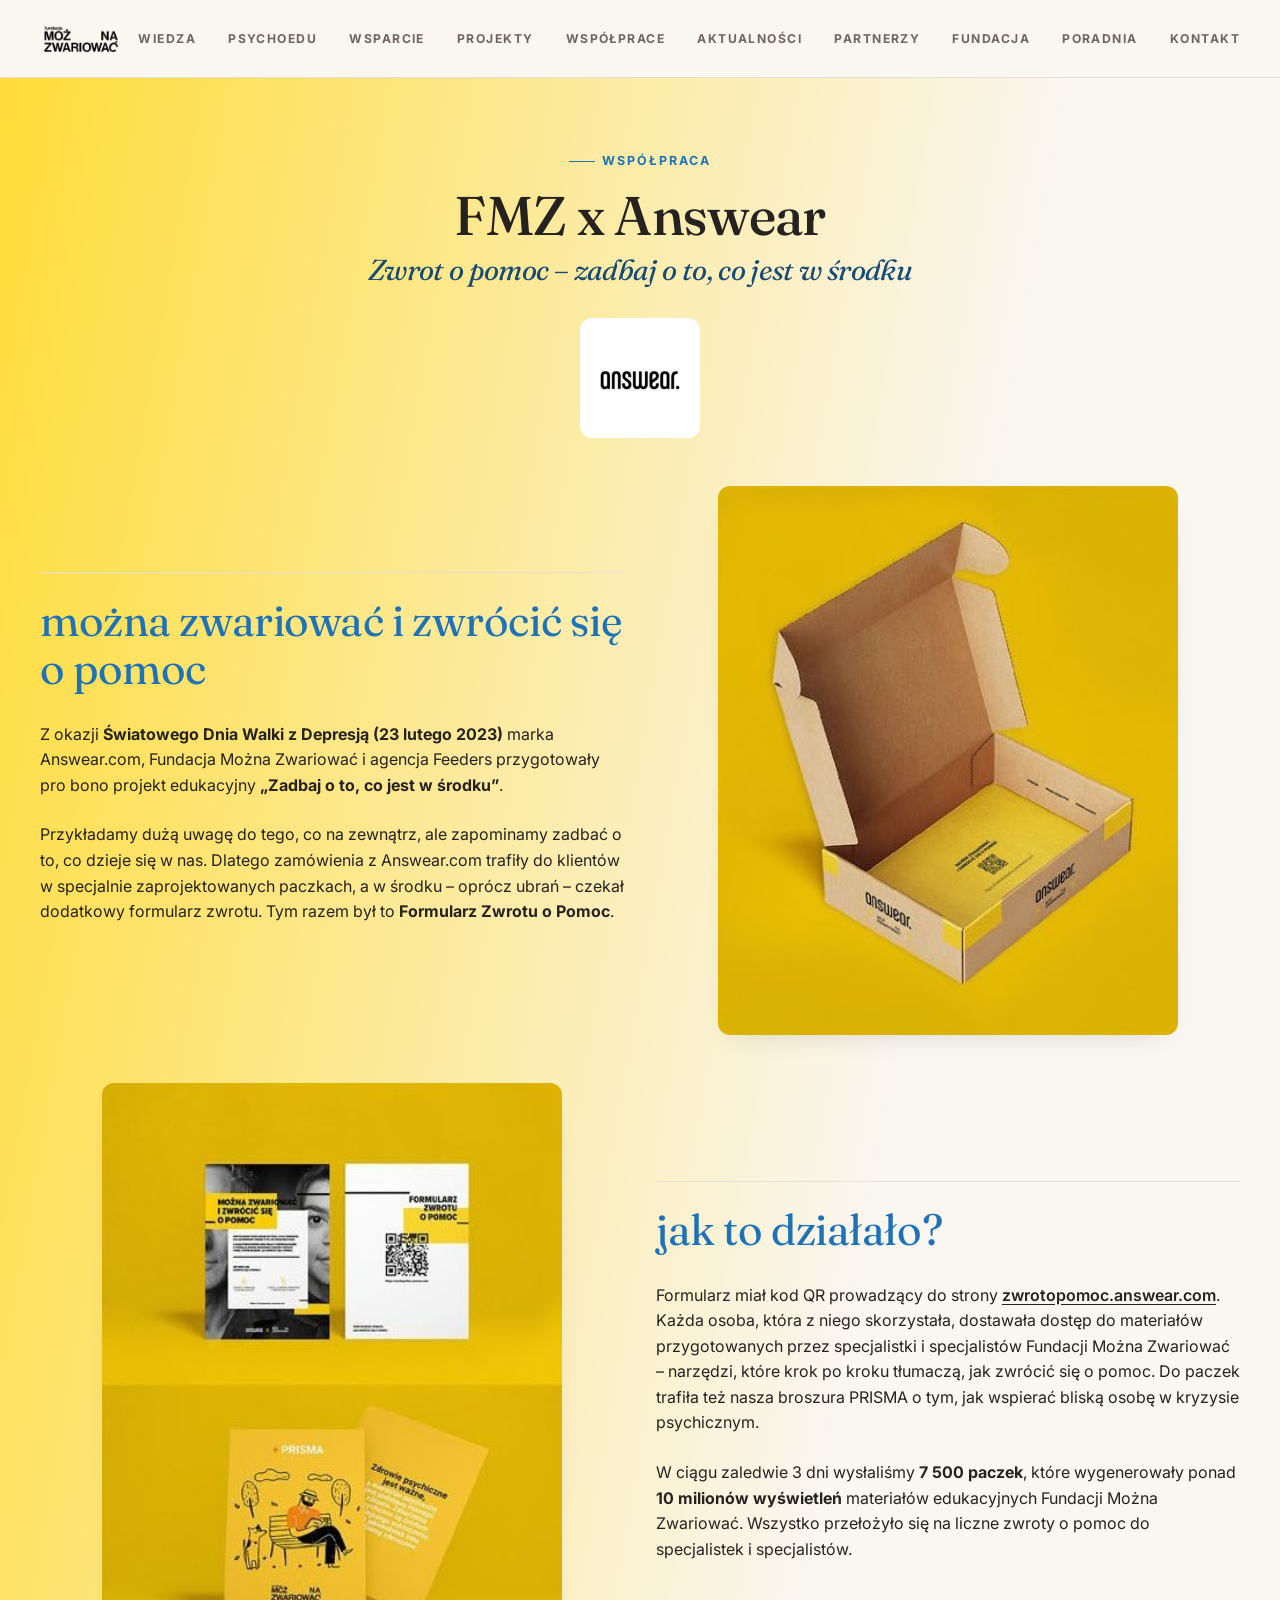
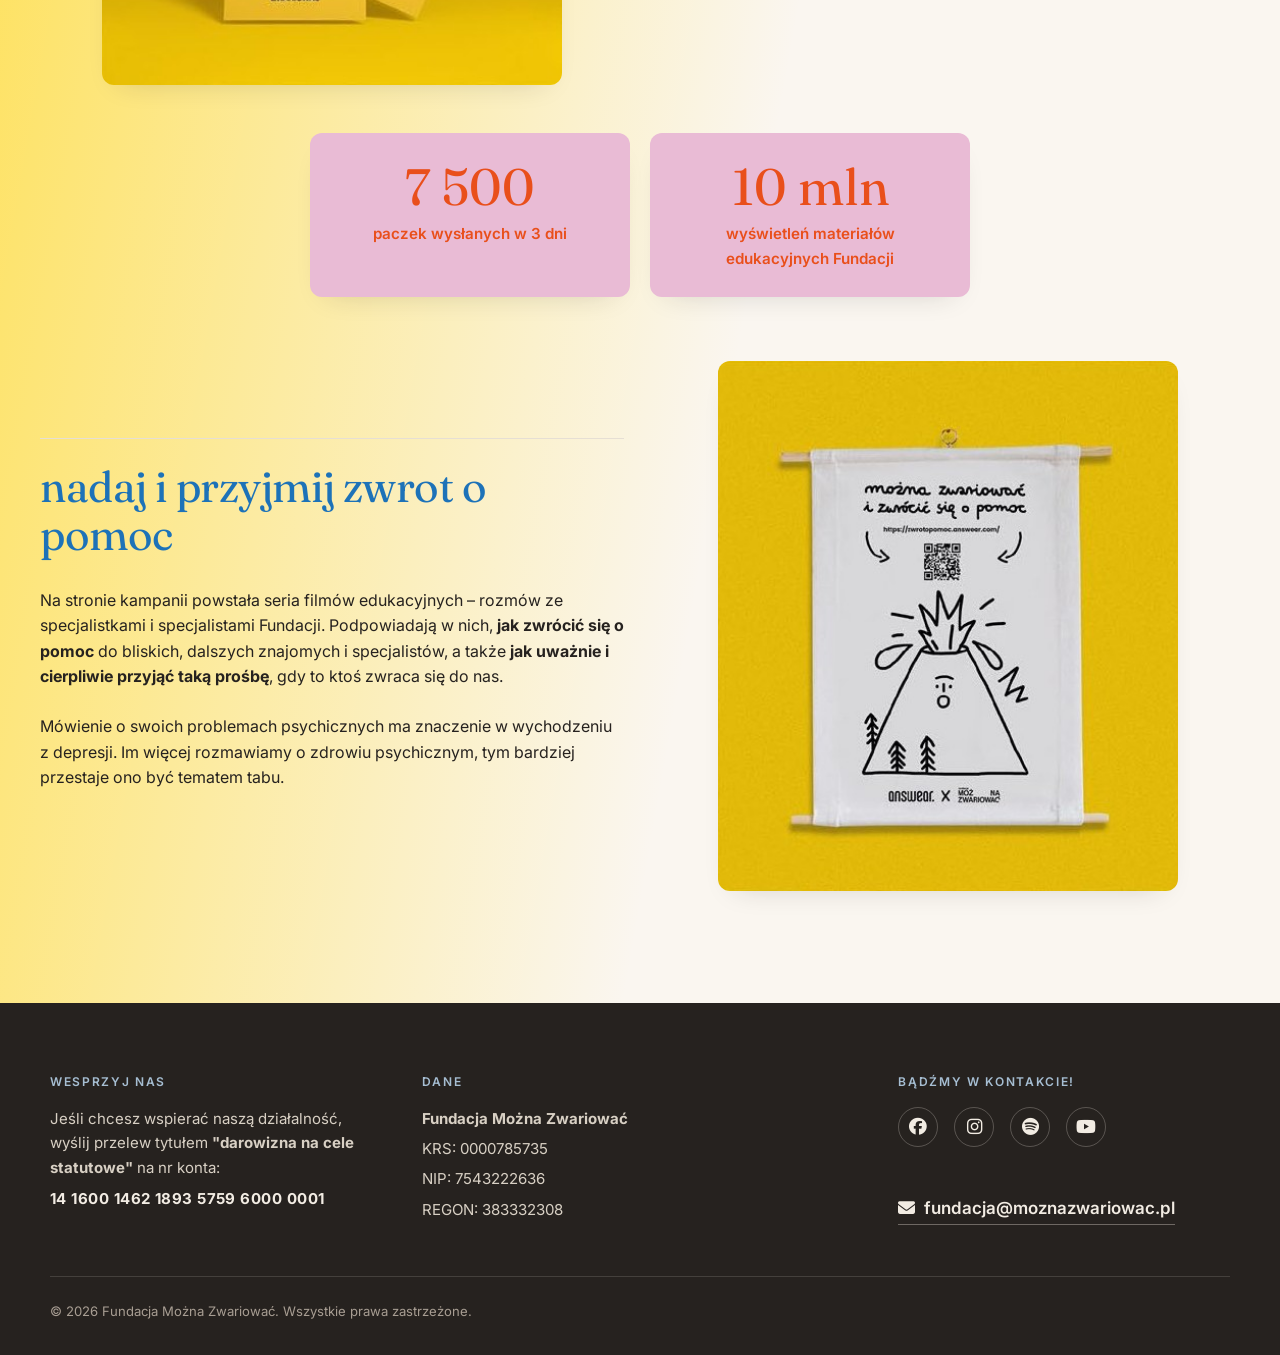
==== answear.html @ 750d1f06 "Volvo page: red titles and subtitle, event photo thumbnail, first in Współprace Co-Authored-By: Clau" ====
<!DOCTYPE html>
<html lang="pl">
  <head>
    <meta charset="UTF-8" />
    <meta name="viewport" content="width=device-width, initial-scale=1.0" />
    <title>FMZ x Answear - Fundacja Można Zwariować</title>
    <link rel="stylesheet" href="style.css?v=33" />
    <link rel="icon" type="image/png" href="images/favicon.png" />
    <link
      rel="stylesheet"
      href="https://cdnjs.cloudflare.com/ajax/libs/font-awesome/6.5.0/css/all.min.css"
    />
    <link rel="preconnect" href="https://fonts.googleapis.com" />
    <link rel="preconnect" href="https://fonts.gstatic.com" crossorigin />
    <link
      href="https://fonts.googleapis.com/css2?family=Fraunces:ital,opsz,wght@0,9..144,400;0,9..144,500;0,9..144,600;1,9..144,400&family=Inter:wght@400;500;600;700;800&display=swap"
      rel="stylesheet"
    />
  </head>
  <body>
    <header>
      <a href="index.html">
        <img
          src="images/logo-black.png"
          alt="Fundacja Można Zwariować"
          class="logo"
        />
      </a>

      <nav class="desktop-nav">
        <a href="wiedza.html">WIEDZA</a>
        <a href="index.html#psychoedu">PSYCHOEDU</a>
        <a href="index.html#wsparcie">WSPARCIE</a>
        <a href="index.html#projekty">PROJEKTY</a>
        <a href="index.html#wspolprace">WSPÓŁPRACE</a>
        <a href="index.html#aktualnosci">AKTUALNOŚCI</a>
        <a href="index.html#partnerzy">PARTNERZY</a>
        <a href="fundacja.html">FUNDACJA</a>
        <a href="http://poradniamoznazwariowac.pl/" target="_blank">PORADNIA</a>
        <a href="#kontakt">KONTAKT</a>
      </nav>

      <button class="menu-toggle" onclick="toggleMenu()">☰</button>
    </header>

    <nav class="menu" id="mobileMenu">
      <button class="menu-close" onclick="toggleMenu()" aria-label="Zamknij menu">✕</button>
      <a href="wiedza.html">Wiedza</a>
      <a href="index.html#psychoedu">Psychoedu</a>
      <a href="index.html#wsparcie">Wsparcie</a>
      <a href="index.html#projekty">Projekty</a>
      <a href="index.html#wspolprace">Współprace</a>
      <a href="index.html#aktualnosci">Aktualności</a>
      <a href="index.html#partnerzy">Partnerzy</a>
      <a href="fundacja.html">Fundacja</a>
      <a href="http://poradniamoznazwariowac.pl/" target="_blank">Poradnia</a>
      <a href="#kontakt">Kontakt</a>
    </nav>

    <main class="container">
      <div class="gradient-zone">
      <section class="offternoon-hero magnum-hero answear-hero">
        <p class="eyebrow" style="justify-content:center;">Współpraca</p>
        <h1 class="magnum-title">
          <span class="kampania-claim">FMZ x Answear</span>
          <span class="kampania-subclaim">Zwrot o pomoc – zadbaj o to, co jest w środku</span>
        </h1>

        <div class="magnum-logos">
          <img src="images/partnerzy/7.png" alt="Answear" />
        </div>

        <div class="offternoon-content answear-row">
          <div class="offternoon-left">
            <div class="offternoon-description m-order-1">
              <h3 class="offternoon-section-title">Można zwariować i zwrócić się o pomoc</h3>
              <p>
                Z okazji <b>Światowego Dnia Walki z Depresją (23 lutego 2023)</b>
                marka Answear.com, Fundacja Można Zwariować i agencja Feeders
                przygotowały pro bono projekt edukacyjny
                <b>„Zadbaj o to, co jest w środku”</b>.
              </p>
              <p>
                Przykładamy dużą uwagę do tego, co na zewnątrz, ale zapominamy
                zadbać o to, co dzieje się w nas. Dlatego zamówienia
                z Answear.com trafiły do klientów w specjalnie
                zaprojektowanych paczkach, a w środku – oprócz ubrań – czekał
                dodatkowy formularz zwrotu. Tym razem był to
                <b>Formularz Zwrotu o Pomoc</b>.
              </p>
            </div>
          </div>
          <div class="offternoon-right">
            <figure class="answear-figure m-order-2">
              <img
                src="images/answear/paczka.jpg"
                alt="Paczka Answear.com z hasłem „Można zwariować i zwrócić się o pomoc” i kodem QR"
              />
            </figure>
          </div>
        </div>

        <div class="offternoon-content answear-row">
          <div class="offternoon-left">
            <figure class="answear-figure m-order-2">
              <img
                src="images/answear/formularz-prisma.jpg"
                alt="Formularz Zwrotu o Pomoc z kodem QR i broszura PRISMA Fundacji Można Zwariować"
              />
            </figure>
          </div>
          <div class="offternoon-right">
            <div class="offternoon-description m-order-1">
              <h3 class="offternoon-section-title">Jak to działało?</h3>
              <p>
                Formularz miał kod QR prowadzący do strony
                <a href="https://zwrotopomoc.answear.com/" target="_blank" rel="noopener">zwrotopomoc.answear.com</a>.
                Każda osoba, która z niego skorzystała, dostawała dostęp do
                materiałów przygotowanych przez specjalistki i specjalistów
                Fundacji Można Zwariować – narzędzi, które krok po kroku
                tłumaczą, jak zwrócić się o pomoc. Do paczek trafiła też nasza
                broszura PRISMA o tym, jak wspierać bliską osobę w kryzysie
                psychicznym.
              </p>
              <p>
                W ciągu zaledwie 3 dni wysłaliśmy <b>7 500 paczek</b>, które
                wygenerowały ponad <b>10 milionów wyświetleń</b> materiałów
                edukacyjnych Fundacji Można Zwariować. Wszystko przełożyło się
                na liczne zwroty o pomoc do specjalistek i specjalistów.
              </p>
            </div>
          </div>
        </div>

        <div class="answear-stats">
          <div class="answear-stat">
            <span class="answear-stat-number">7 500</span>
            <span class="answear-stat-label">paczek wysłanych w 3 dni</span>
          </div>
          <div class="answear-stat">
            <span class="answear-stat-number">10 mln</span>
            <span class="answear-stat-label">wyświetleń materiałów edukacyjnych Fundacji</span>
          </div>
        </div>

        <div class="offternoon-content answear-row">
          <div class="offternoon-left">
            <div class="offternoon-description m-order-1">
              <h3 class="offternoon-section-title">Nadaj i przyjmij zwrot o pomoc</h3>
              <p>
                Na stronie kampanii powstała seria filmów edukacyjnych –
                rozmów ze specjalistkami i specjalistami Fundacji. Podpowiadają
                w nich, <b>jak zwrócić się o pomoc</b> do bliskich, dalszych
                znajomych i specjalistów, a także
                <b>jak uważnie i cierpliwie przyjąć taką prośbę</b>, gdy to
                ktoś zwraca się do nas.
              </p>
              <p>
                Mówienie o swoich problemach psychicznych ma znaczenie
                w wychodzeniu z depresji. Im więcej rozmawiamy o zdrowiu
                psychicznym, tym bardziej przestaje ono być tematem tabu.
              </p>
            </div>
          </div>
          <div class="offternoon-right">
            <figure class="answear-figure m-order-2">
              <img
                src="images/answear/baner.jpg"
                alt="Baner „Można zwariować i zwrócić się o pomoc” z ilustracją wulkanu i kodem QR"
              />
            </figure>
          </div>
        </div>
      </section>
      </div>
    </main>

    <footer class="footer" id="kontakt">
      <div class="footer-content">
        <div class="footer-section">
          <h3>WESPRZYJ NAS</h3>
          <div class="donation-info">
            <p>
              Jeśli chcesz wspierać naszą działalność, wyślij przelew tytułem
              <strong>"darowizna na cele statutowe"</strong> na nr konta:
            </p>
            <p class="bank-account">
              <strong>14 1600 1462 1893 5759 6000 0001</strong>
            </p>
          </div>
        </div>

        <div class="footer-section">
          <h3>DANE</h3>
          <div class="contact-info">
            <p><strong>Fundacja Można Zwariować</strong></p>
            <p>KRS: 0000785735</p>
            <p>NIP: 7543222636</p>
            <p>REGON: 383332308</p>
          </div>
        </div>

        <div class="footer-section">
          <h3>BĄDŹMY W KONTAKCIE!</h3>
          <div class="footer-social-icons">
            <a
              href="https://www.facebook.com/fundacjamoznazwariowac/"
              target="_blank"
            >
              <i class="fab fa-facebook"></i>
            </a>
            <a href="https://www.instagram.com/moznazwariowac/" target="_blank">
              <i class="fab fa-instagram"></i>
            </a>
            <a
              href="https://open.spotify.com/show/7yq7L2H5VwxzbtKMXawCY4"
              target="_blank"
            >
              <i class="fab fa-spotify"></i>
            </a>
            <a href="https://www.youtube.com/@moznazwariowac" target="_blank">
              <i class="fab fa-youtube"></i>
            </a>
          </div>
          <br />
          <a href="mailto:fundacja@moznazwariowac.pl" class="email-link">
            <i class="fas fa-envelope"></i> fundacja@moznazwariowac.pl
          </a>
        </div>
      </div>
      <div class="footer-bottom">
        <p>
          &copy; 2026 Fundacja Można Zwariować. Wszystkie prawa zastrzeżone.
        </p>
      </div>
    </footer>

    <script src="script.js?v=3"></script>
  </body>
</html>
---- style.css ----
/* =========================================================
   Fundacja Można Zwariować — design system
   Inspired by the Studio Malinowski brochure redesign:
   editorial serif headings, warm paper background, thin
   rules, small-caps labels, and a soft gradient-wash accent
   that shifts per topic (blush pink / sky blue / sage green).
   ========================================================= */

/* ---------- Tokens ---------- */
:root {
  /* neutrals */
  --cream: #faf6f0;
  --paper: #ffffff;
  --ink: #26221f;
  --ink-soft: #6e665e;
  --ink-faint: #a89e93;
  --line: #e6dfd4;
  --line-strong: #d5cbbc;

  /* accents — updated brand palette (Sept 2026) */
  --pink-700: #c15492;
  --pink-500: #e9bbd59c;
  --pink-500-solid: #e9bbd5;
  --pink-300: #efe6eb;
  --pink-100: #f9f8f9;

  --blue-700: #174b75;
  --blue-500-solid: #1d72b8;
  --blue-300: #a6bed2;
  --blue-100: #e7ebee;

  --green-700: #065925;
  --green-500-solid: #038d36;
  --green-300: #89d0a3;
  --green-100: #e0ebe4;

  /* new brand hues — not yet wired to a page theme */
  --red-700: #973615;
  --red-500-solid: #e94f1b;
  --red-300: #dcbcb2;
  --red-100: #f1ecea;

  --navy-700: #202154;
  --navy-500-solid: #2d2e83;
  --navy-300: #a3a4c4;
  --navy-100: #e5e5ea;

  --yellow: #ffdc38;

  /* the "active" accent — overridden per page via body classes */
  --accent-700: var(--blue-700);
  --accent-500: var(--blue-500-solid);
  --accent-300: var(--blue-300);
  --accent-100: var(--blue-100);

  --font-serif: "Fraunces", "Iowan Old Style", Georgia, serif;
  --font-sans: "Inter", -apple-system, BlinkMacSystemFont, "Segoe UI", sans-serif;

  --container: 1180px;
  --radius: 20px;
  --radius-sm: 12px;

  --shadow-soft: 0 18px 40px -22px rgba(38, 34, 31, 0.28);
  --shadow-card: 0 12px 28px -18px rgba(38, 34, 31, 0.22);
}

body.accent-blue {
  --accent-700: var(--blue-700);
  --accent-500: var(--blue-500-solid);
  --accent-300: var(--blue-300);
  --accent-100: var(--blue-100);
}

body.accent-green {
  --accent-700: var(--green-700);
  --accent-500: var(--green-500-solid);
  --accent-300: var(--green-300);
  --accent-100: var(--green-100);
}

/* ---------- Reset ---------- */
* {
  box-sizing: border-box;
}

html {
  scroll-behavior: smooth;
}

body {
  margin: 0;
  overflow-x: hidden;
  font-family: var(--font-sans);
  background-color: var(--cream);
  color: var(--ink);
  -webkit-font-smoothing: antialiased;
  font-size: 17px;
  line-height: 1.65;
}

img {
  max-width: 100%;
  display: block;
}

a {
  color: inherit;
  text-decoration: none;
}

ul {
  margin: 0;
  padding: 0;
  list-style: none;
}

h1, h2, h3, h4 {
  font-family: var(--font-serif);
  font-weight: 500;
  line-height: 1.12;
  letter-spacing: -0.01em;
  margin: 0 0 0.5em;
  color: var(--ink);
}

h1 { font-size: clamp(2.4rem, 5vw, 4rem); font-weight: 400; }
h2 { font-size: clamp(1.9rem, 3.4vw, 2.7rem); }
h3 { font-size: 1.25rem; font-weight: 600; font-family: var(--font-sans); }
h4 { font-size: 1.05rem; font-weight: 600; font-family: var(--font-sans); }

p { margin: 0 0 1em; color: var(--ink); }

b, strong { font-weight: 700; color: var(--ink); }

/* Menu links jump to a section: stop below the sticky header so the
   eyebrow and section title are fully visible */
html {
  scroll-padding-top: 5.5rem;
}

/* ---------- Layout ---------- */
.container {
  max-width: var(--container);
  margin: 0 auto;
  padding: 0 1.75rem;
}

section {
  padding: 5.5rem 1.75rem;
}

@media (max-width: 720px) {
  section { padding: 3.25rem 1.25rem; }
}

/* psychoedu and szukasz wsparcia sit back-to-back with no heading gap
   between them, so their combined padding otherwise doubles up — trim it
   to match the tighter spacing used elsewhere between sections */
#psychoedu-materialy {
  padding-bottom: 2.75rem;
}

#wsparcie-sekcja {
  padding-top: 2.75rem;
}

@media (max-width: 720px) {
  #psychoedu-materialy { padding-bottom: 1.5rem; }
  #wsparcie-sekcja { padding-top: 1.5rem; }
}

.eyebrow {
  display: inline-flex;
  align-items: center;
  gap: 0.6em;
  font-family: var(--font-sans);
  font-size: 0.78rem;
  font-weight: 700;
  letter-spacing: 0.16em;
  text-transform: uppercase;
  color: var(--accent-500);
  margin-bottom: 0.9rem;
}

.eyebrow::before {
  content: "";
  width: 26px;
  height: 1px;
  background: var(--accent-500);
}

/* Every section heading on the home page lines up with the
   "wspierają nas" heading, which sits inside the padded partners box.
   .section-heading lives outside a <section>, so it adds the section
   gutter itself (1.75rem, 1.25rem on phones) on top of that inset. */
.section-heading {
  max-width: calc(var(--container) + 3.5rem);
  margin: 0 auto 3rem;
  padding: 0 1.75rem 0 calc(1.75rem + 2.75rem);
  text-align: left;
}

.trusted-heading,
.instagram-heading {
  padding-left: 2.75rem;
}

@media (max-width: 720px) {
  .section-heading { padding-left: calc(1.25rem + 2.75rem); }
}

/* a heading that follows a list instead of a <section> gets the same space
   above it as every other section (see section padding) */
.projects-list + .section-heading {
  margin-top: 5.5rem;
}

@media (max-width: 720px) {
  .projects-list + .section-heading { margin-top: 3.25rem; }
}

.section-heading h2 {
  text-transform: lowercase;
  font-variant-caps: normal;
}

/* thin rule divider, echoes the brochure's horizontal rules */
.rule {
  border: none;
  border-top: 1px solid var(--line);
  margin: 2rem 0;
}

/* soft gradient wash — the brochure cover treatment, translated to web */
.accent-wash {
  position: absolute;
  inset: 0;
  z-index: -1;
  background: linear-gradient(
    100deg,
    var(--accent-300) 0%,
    var(--accent-100) 32%,
    transparent 62%
  );
  opacity: 0.9;
}

/* ---------- Buttons ---------- */
.cta-button,
.kampania-pdf-link,
.quiz-submit {
  display: inline-flex;
  align-items: center;
  gap: 0.5em;
  font-family: var(--font-sans);
  font-size: 0.82rem;
  font-weight: 700;
  letter-spacing: 0.06em;
  text-transform: uppercase;
  padding: 0.95rem 1.9rem;
  border-radius: 999px;
  border: 1.5px solid var(--ink);
  background: transparent;
  color: var(--ink);
  cursor: pointer;
  transition: all 0.25s ease;
}

.cta-button:hover,
.kampania-pdf-link:hover,
.quiz-submit:hover {
  background: var(--ink);
  color: var(--paper);
}

.cta-button-custom-pink {
  border-color: var(--accent-500);
  background: var(--accent-500);
  color: var(--paper);
}

.cta-button-custom-pink:hover {
  background: var(--accent-700);
  border-color: var(--accent-700);
  color: var(--paper);
}

.cta-button-green {
  border-color: var(--green-500-solid);
  background: var(--green-500-solid);
  color: var(--paper);
}

.cta-button-green:hover {
  background: var(--green-700);
  border-color: var(--green-700);
  color: var(--paper);
}

/* ---------- Header / Nav ---------- */
header {
  position: sticky;
  top: 0;
  z-index: 40;
  display: flex;
  align-items: center;
  justify-content: space-between;
  padding: 1.35rem 2.5rem;
  background: rgba(250, 246, 240, 0.86);
  backdrop-filter: blur(10px);
  border-bottom: 1px solid var(--line);
}

header .logo,
header a img.logo {
  height: 34px;
  width: auto;
}

.desktop-nav {
  display: flex;
  align-items: center;
  gap: 2rem;
}

.desktop-nav a {
  font-size: 0.76rem;
  font-weight: 700;
  letter-spacing: 0.12em;
  color: var(--ink-soft);
  transition: color 0.2s ease;
  position: relative;
}

.desktop-nav a:hover {
  color: var(--ink);
}

.desktop-nav a::after {
  content: "";
  position: absolute;
  left: 0;
  bottom: -6px;
  width: 0;
  height: 1px;
  background: var(--accent-500);
  transition: width 0.25s ease;
}

.desktop-nav a:hover::after {
  width: 100%;
}

.menu-toggle {
  display: none;
  background: none;
  border: 1px solid var(--line-strong);
  border-radius: 10px;
  font-size: 1.2rem;
  padding: 0.35rem 0.7rem;
  cursor: pointer;
  color: var(--ink);
}

.menu {
  display: none;
  flex-direction: column;
  position: fixed;
  top: 0;
  bottom: 0;
  right: -100%;
  width: min(50vw, 210px);
  overflow-y: auto;
  overscroll-behavior: contain;
  background: var(--paper);
  padding: calc(3.75rem + env(safe-area-inset-top)) 1rem
    calc(1.75rem + env(safe-area-inset-bottom));
  gap: 1rem;
  box-shadow: var(--shadow-soft);
  transition: right 0.3s ease;
  z-index: 50;
}

.menu.open {
  right: 0;
}

.menu-close {
  position: absolute;
  top: calc(1rem + env(safe-area-inset-top));
  right: 0.75rem;
  z-index: 1;
  width: 2.5rem;
  height: 2.5rem;
  background: var(--paper);
  border: 1px solid var(--line-strong);
  border-radius: 10px;
  font-size: 1.1rem;
  line-height: 1;
  color: var(--ink);
  cursor: pointer;
}

.menu a {
  flex-shrink: 0;
  font-family: var(--font-serif);
  font-size: 1.2rem;
  color: var(--ink);
  border-bottom: 1px solid var(--line);
  padding: 0.5rem 0;
  line-height: 1.2;
}

/* 10 menu items: tighter spacing on medium screens, the ☰ menu below 1140px */
@media (max-width: 1240px) {
  .desktop-nav { gap: 1.1rem; }
  .desktop-nav a { letter-spacing: 0.08em; }
}

@media (max-width: 1140px) {
  .desktop-nav { display: none; }
  .menu-toggle { display: block; }
  .menu { display: flex; }
}

@media (max-width: 900px) {
  header { padding: 1.1rem 1.25rem; }
  .desktop-nav { display: none; }
  .menu-toggle { display: block; }
  .menu { display: flex; }
}

/* ---------- Footer ---------- */
.footer {
  background: var(--ink);
  color: #f2ece3;
  padding: 4.5rem 1.75rem 2rem;
}

.footer-content {
  max-width: var(--container);
  margin: 0 auto;
  display: grid;
  grid-template-columns: 0.95fr 1.25fr 0.95fr;
  gap: 2.5rem;
}

.footer-section {
  min-width: 0;
}

/* strong/b default to --ink globally, which is the same as the
   footer's own background — without this override, bold text here
   (transfer title, bank account number) is invisible */
.footer strong,
.footer b {
  color: inherit;
}

.footer-section h3 {
  font-family: var(--font-sans);
  font-size: 0.75rem;
  letter-spacing: 0.14em;
  text-transform: uppercase;
  color: var(--accent-300);
  margin-bottom: 1.1rem;
}

.footer-section p {
  color: #d8d0c4;
  margin: 0 0 0.35rem;
  font-size: 0.94rem;
}

.bank-account {
  color: #f2ece3 !important;
  letter-spacing: 0.03em;
}

.email-link {
  display: inline-flex;
  align-items: center;
  gap: 0.5em;
  color: #f2ece3;
  font-weight: 600;
  border-bottom: 1px solid rgba(242, 236, 227, 0.35);
  padding-bottom: 2px;
  max-width: 100%;
  overflow-wrap: anywhere;
}

.footer-social-icons {
  display: flex;
  gap: 1rem;
  font-size: 1.1rem;
  margin-bottom: 1.2rem;
}

.footer-social-icons a {
  width: 40px;
  height: 40px;
  display: inline-flex;
  align-items: center;
  justify-content: center;
  border: 1px solid rgba(242, 236, 227, 0.25);
  border-radius: 50%;
  transition: background 0.2s ease, border-color 0.2s ease;
}

.footer-social-icons a:hover {
  background: var(--accent-500);
  border-color: var(--accent-500);
}

.footer-bottom {
  max-width: var(--container);
  margin: 3rem auto 0;
  padding-top: 1.5rem;
  border-top: 1px solid rgba(242, 236, 227, 0.15);
}

.footer-bottom p {
  color: #a89e93;
  font-size: 0.82rem;
  margin: 0;
}

@media (max-width: 720px) {
  .footer-content { grid-template-columns: 1fr; gap: 2.5rem; }
}

/* =========================================================
   HOMEPAGE
   ========================================================= */

/* Full-bleed gradient wrapper — breaks out of <main class="container">'s
   padding so the wash starts at the true left edge of the viewport, and
   wraps hero + the section right after it so the color runs further down
   the page instead of stopping abruptly at the hero's own bottom edge. */
.gradient-zone {
  width: 100vw;
  position: relative;
  left: 50%;
  right: 50%;
  margin-left: -50vw;
  margin-right: -50vw;
  background: linear-gradient(
    100deg,
    var(--yellow) 0%,
    rgba(255, 220, 56, 0.45) 34%,
    rgba(255, 220, 56, 0) 62%
  );
}

/* blue variant (trial on the Take care OFF page) */
.gradient-zone-blue {
  background: linear-gradient(
    100deg,
    var(--blue-500-solid) 0%,
    rgba(29, 114, 184, 0.45) 34%,
    rgba(29, 114, 184, 0) 62%
  );
}

/* pink variant (FMZ x Magnum) */
.gradient-zone-pink {
  background: linear-gradient(
    100deg,
    var(--pink-500-solid) 0%,
    rgba(233, 187, 213, 0.5) 34%,
    rgba(233, 187, 213, 0) 62%
  );
}

/* light yellow variant (OFFternoon, from the original site's #fff0c4) */
.gradient-zone-lightyellow {
  background: linear-gradient(
    100deg,
    #fff0c4 0%,
    rgba(255, 240, 196, 0.6) 34%,
    rgba(255, 240, 196, 0) 62%
  );
}

.gradient-zone-green {
  background: linear-gradient(
    100deg,
    var(--green-500-solid) 0%,
    rgba(3, 141, 54, 0.45) 34%,
    rgba(3, 141, 54, 0) 62%
  );
}

.hero {
  max-width: var(--container);
  margin: 0 auto;
  padding: 4.5rem 1.75rem 3rem;
  text-align: center;
  display: flex;
  flex-direction: column;
  align-items: center;
}

.kampania-hero {
  padding-top: 5rem;
}

.hero-logo {
  width: min(420px, 70vw);
  margin-bottom: 1.75rem;
}

.social-icons {
  display: flex;
  gap: 1rem;
  margin-bottom: 2.25rem;
}

.social-icons a {
  width: 42px;
  height: 42px;
  display: inline-flex;
  align-items: center;
  justify-content: center;
  border-radius: 50%;
  border: 1px solid var(--line-strong);
  color: var(--ink);
  transition: all 0.2s ease;
}

.social-icons a:hover {
  background: var(--accent-500);
  border-color: var(--accent-500);
  color: var(--paper);
}

.hero-description {
  max-width: 700px;
  font-size: 1.12rem;
  line-height: 1.75;
  color: var(--ink-soft);
  margin-bottom: 2.5rem;
}

.hero-description b {
  color: var(--ink);
}

.cta-buttons {
  display: flex;
  flex-wrap: wrap;
  justify-content: center;
  gap: 0.9rem;
}

/* Projects grid */
.projects {
  max-width: var(--container);
  margin: 0 auto;
  padding-top: 0;
  display: grid;
  grid-template-columns: repeat(4, 1fr);
  gap: 1.75rem;
}

.project {
  display: flex;
  flex-direction: column;
  align-items: flex-start;
  gap: 0.9rem;
}

.project .image-wrapper {
  display: block;
  width: 100%;
  aspect-ratio: 1018 / 1444;
  overflow: hidden;
  border-radius: var(--radius);
  background: var(--paper);
  box-shadow: var(--shadow-card);
}

.project .image-wrapper img {
  width: 100%;
  height: 100%;
  object-fit: cover;
  transition: transform 0.5s ease;
}

.project:hover .image-wrapper img {
  transform: scale(1.05);
}

.project h3 {
  font-family: var(--font-serif);
  font-weight: 500;
  font-size: 1.1rem;
  line-height: 1.3;
  margin: 0;
}

.project:hover h3 {
  text-decoration: underline;
  text-underline-offset: 3px;
}

/* "nasze projekty" as a row list — small thumbnail + title/description + link */
.projects-list {
  max-width: var(--container);
  margin: 3rem auto 0;
  padding: 0 1.75rem;
  display: flex;
  flex-direction: column;
}

.project-row {
  display: flex;
  align-items: center;
  gap: 1.75rem;
  padding: 1.6rem 0;
  border-top: 1px solid var(--line);
  text-decoration: none;
  color: inherit;
  transition: background 0.2s ease;
}

.projects-list a.project-row:last-child {
  border-bottom: 1px solid var(--line);
}

.project-row:hover {
  background: rgba(38, 34, 31, 0.03);
}

.project-row-thumb {
  flex: 0 0 auto;
  width: 96px;
  height: 96px;
  border-radius: var(--radius-sm);
  overflow: hidden;
  background: var(--paper);
  box-shadow: var(--shadow-card);
}

.project-row-thumb img {
  width: 100%;
  height: 100%;
  object-fit: cover;
  display: block;
  transition: transform 0.4s ease;
}

/* logo thumbnails: show the whole logo on white instead of cropping */
.project-row-thumb-logo img {
  object-fit: contain;
  padding: 10px;
}

.project-row:hover .project-row-thumb img {
  transform: scale(1.06);
}

.project-row-text {
  flex: 1 1 auto;
  min-width: 0;
}

.project-row-text h3 {
  font-family: var(--font-serif);
  font-weight: 500;
  font-size: 1.2rem;
  margin: 0 0 0.3rem;
  color: var(--ink);
}

.project-row-text p {
  margin: 0;
  color: var(--ink-soft);
  font-size: 0.92rem;
}

.project-row-arrow {
  flex: 0 0 auto;
  font-size: 0.82rem;
  font-weight: 700;
  letter-spacing: 0.02em;
  color: var(--accent-700);
  white-space: nowrap;
}

@media (max-width: 720px) {
  .projects-list { padding: 0 1.25rem; }
}

@media (max-width: 560px) {
  .project-row-thumb { width: 72px; height: 72px; }
  .project-row { gap: 1.1rem; }
  .project-row-arrow { display: none; }
}

/* Trusted / crisis-support section — green accent by default here */
.trusted-section {
  background: transparent;
}

.trusted-heading {
  max-width: var(--container);
  margin: 0 auto 2.5rem;
}

.trusted-heading h2 {
  color: var(--ink);
  text-transform: lowercase;
}

.trusted-grid {
  max-width: var(--container);
  margin: 0 auto;
  display: grid;
  grid-template-columns: repeat(4, 1fr);
  gap: 1.5rem;
}

.trusted-card {
  background: var(--paper);
  border-radius: var(--radius-sm);
  padding: 1.6rem 1.4rem;
  border: 1px solid var(--line);
}

.trusted-title {
  font-family: var(--font-sans);
  font-size: 0.98rem;
  font-weight: 700;
  margin-bottom: 0.6rem;
  line-height: 1.4;
}

.trusted-title a {
  border-bottom: 1px solid transparent;
}

.trusted-title a:hover {
  border-bottom-color: var(--green-500-solid);
}

.trusted-meta {
  font-size: 0.8rem;
  color: var(--ink-soft);
  margin-bottom: 0.7rem;
}

.trusted-phone {
  font-family: var(--font-serif);
  font-size: 1.5rem;
  color: var(--green-700);
  margin: 0;
}

.trusted-phone a {
  color: inherit;
  text-decoration: none;
  white-space: nowrap;
}

.trusted-phone a:hover {
  text-decoration: underline;
}

/* Team carousel */
.team-heading {
  max-width: var(--container);
  margin: 0 auto 2.5rem;
}

.team-carousel {
  max-width: var(--container);
  margin: 0 auto;
  overflow: hidden;
}

.team-track {
  display: flex;
  gap: 1.5rem;
  cursor: grab;
}

.team-card {
  flex: 0 0 auto;
  width: 200px;
  text-align: center;
  padding: 1.75rem 1.25rem;
  background: var(--paper);
  border-radius: var(--radius);
  border: 1px solid var(--line);
}

.team-avatar {
  width: 88px;
  height: 88px;
  border-radius: 50%;
  object-fit: cover;
  margin: 0 auto 1rem;
  border: 3px solid var(--accent-100);
}

.team-name {
  font-size: 1.02rem;
  margin-bottom: 0.35rem;
}

.team-email {
  font-size: 0.78rem;
  color: var(--ink-soft);
  word-break: break-word;
}

.team-controls {
  max-width: var(--container);
  margin: 1.75rem auto 0;
  display: flex;
  gap: 0.75rem;
  justify-content: center;
}

.team-arrow,
.partners-arrow {
  width: 42px;
  height: 42px;
  border-radius: 50%;
  border: 1px solid var(--line-strong);
  background: var(--paper);
  font-size: 1.1rem;
  cursor: pointer;
  transition: all 0.2s ease;
}

.team-arrow:hover,
.partners-arrow:hover {
  background: var(--ink);
  color: var(--paper);
  border-color: var(--ink);
}

/* Downloads / psychoedu */
.downloads-section {
  background: transparent;
}

.downloads-box {
  max-width: var(--container);
  margin: 0 auto;
  background: var(--paper);
  border-radius: var(--radius);
  padding: 3rem 2.75rem;
  box-shadow: var(--shadow-soft);
}

.downloads-heading,
.downloads-content {
  max-width: 100%;
  margin: 0;
}

.downloads-heading {
  margin-bottom: 2.5rem;
}

.downloads-content h3 {
  font-family: var(--font-serif);
  font-weight: 400;
  font-size: 1.3rem;
  color: var(--ink-soft);
  max-width: 640px;
  margin-bottom: 2.5rem;
}

.downloads-files {
  display: flex;
  flex-direction: column;
}

.download-item {
  display: flex;
  align-items: center;
  justify-content: space-between;
  gap: 1.5rem;
  padding: 1.4rem 0;
  border-top: 1px solid var(--line);
}

.download-item:last-child {
  border-bottom: 1px solid var(--line);
}

.download-info h4 {
  font-family: var(--font-sans);
  font-weight: 500;
  font-size: 1rem;
  margin: 0;
  color: var(--ink);
}

/* Instagram */
.instagram-section {
  background: transparent;
}

.instagram-heading {
  max-width: var(--container);
  margin: 0 auto 2.5rem;
}

.instagram-grid-container {
  max-width: var(--container);
  margin: 0 auto;
}

/* Partners carousel */
.partners-section {
  background: transparent;
}

.partners-box {
  max-width: var(--container);
  margin: 0 auto;
  background: var(--paper);
  border-radius: var(--radius);
  padding: 2.75rem 2.75rem 2.25rem;
  box-shadow: var(--shadow-soft);
  overflow: hidden;
}

.partners-heading {
  max-width: 100%;
  margin: 0 auto 2.5rem;
}

.partners-track {
  max-width: 100%;
  margin: 0 auto;
  display: flex;
  align-items: center;
  gap: 3rem;
  overflow: hidden;
}

.partner-item {
  flex: 0 0 auto;
  display: flex;
  align-items: center;
  justify-content: center;
}

.partner-item img {
  height: 100px;
  width: auto;
  margin: 0 auto;
}

.partners-controls {
  max-width: 100%;
  margin: 1.75rem auto 0;
  display: flex;
  gap: 0.75rem;
  justify-content: center;
}

@media (max-width: 980px) {
  .projects { grid-template-columns: repeat(2, 1fr); }
  .trusted-grid { grid-template-columns: repeat(2, 1fr); }
}

@media (max-width: 620px) {
  .projects { grid-template-columns: repeat(2, 1fr); gap: 1.75rem 1rem; }
  .project { gap: 0.6rem; }
  .project h3 { font-size: 1rem; }
  .trusted-grid { grid-template-columns: 1fr; }
  .download-item { flex-direction: column; align-items: flex-start; gap: 0.75rem; }
}

/* =========================================================
   FUNDACJA (documents) PAGE
   ========================================================= */

.onas-section {
  max-width: var(--container);
  margin: 0 auto;
  padding-top: 4rem;
  padding-bottom: 1rem;
}

.onas-content {
  max-width: 760px;
}

.onas-content p {
  font-size: 1.1rem;
  line-height: 1.8;
  color: var(--ink);
}

.onas-content p b {
  color: var(--ink);
}

.fundacja-content {
  max-width: var(--container);
  margin: 0 auto;
  padding-top: 3rem;
}

.fundacja-documents {
  display: grid;
  grid-template-columns: repeat(3, 1fr);
  gap: 3rem;
}

.document-category h3 {
  font-family: var(--font-serif);
  font-size: 1.35rem;
  font-weight: 500;
  color: var(--pink-700);
  margin-bottom: 1.25rem;
  padding-bottom: 0.75rem;
  border-bottom: 1px solid var(--line);
}

.document-list li {
  border-bottom: 1px solid var(--line);
}

.document-list a {
  display: block;
  padding: 0.9rem 0;
  font-size: 0.96rem;
  color: var(--ink);
  transition: color 0.2s ease;
}

.document-list a:hover {
  color: var(--ink);
}

@media (max-width: 820px) {
  .fundacja-documents { grid-template-columns: 1fr; gap: 2.5rem; }
}

/* =========================================================
   KAMPANIA PAGE
   ========================================================= */

.kampania-hero {
  position: relative;
  padding-top: 5rem;
}

.kampania-hero-content {
  max-width: 820px;
  margin: 0 auto;
  text-align: center;
}

.kampania-claim {
  display: block;
  font-family: var(--font-serif);
  font-size: clamp(2.2rem, 5vw, 3.4rem);
  font-weight: 500;
}

.kampania-subclaim {
  display: block;
  font-family: var(--font-serif);
  font-style: italic;
  font-weight: 400;
  font-size: clamp(1.3rem, 2.6vw, 1.8rem);
  color: var(--accent-700);
  margin-top: 0.4rem;
}

.kampania-video {
  margin: 2.75rem 0;
  border-radius: var(--radius);
  overflow: hidden;
  box-shadow: var(--shadow-soft);
}

.kampania-video iframe {
  width: 100%;
  aspect-ratio: 16 / 9;
  height: auto;
  display: block;
  border: none;
}

.kampania-subtitle {
  font-size: 1rem;
  color: var(--ink);
  line-height: 1.6;
  text-align: left;
  margin-bottom: 2.25rem;
}

.kampania-images {
  padding-top: 0;
  padding-bottom: 0;
}

.kampania-posters-grid {
  max-width: var(--container);
  margin: 0 auto 3rem;
  display: grid;
  grid-template-columns: repeat(6, 1fr);
  gap: 0.9rem;
}

.kampania-poster {
  cursor: pointer;
  border-radius: var(--radius-sm);
  overflow: hidden;
  aspect-ratio: 3 / 4;
}

.kampania-poster img {
  width: 100%;
  height: 100%;
  object-fit: cover;
  transition: transform 0.4s ease;
}

.kampania-poster:hover img {
  transform: scale(1.06);
}

.kampania-content {
  max-width: 760px;
  margin: 0 auto;
  text-align: center;
}

.kampania-text p {
  font-size: 1rem;
  color: var(--ink);
  line-height: 1.6;
  text-align: left;
  margin-bottom: 1.5rem;
}

.kampania-partners-content {
  max-width: var(--container);
  margin: 0 auto;
  text-align: center;
}

.kampania-partners-content h2 {
  margin-bottom: 2.5rem;
}

.kampania-partners-logos {
  display: flex;
  flex-wrap: wrap;
  align-items: center;
  justify-content: center;
  gap: 3rem;
}

.kampania-partner-logo img {
  max-height: 55px;
  width: auto;
  filter: grayscale(1) opacity(0.65);
  transition: filter 0.2s ease;
}

.kampania-partner-logo:hover img {
  filter: grayscale(0) opacity(1);
}

@media (max-width: 720px) {
  .kampania-posters-grid { grid-template-columns: repeat(3, 1fr); }
}

/* =========================================================
   MAMTOWGRUPIE PAGE
   ========================================================= */

.mamtowgrupie-hero {
  text-align: center;
  padding-bottom: 0;
}

.mamtowgrupie-logo {
  max-width: 360px;
  margin: 0 auto 1.5rem;
}

.mamtowgrupie-subtitle {
  max-width: 640px;
  margin: 0 auto;
  font-size: 1rem;
  color: var(--ink);
  line-height: 1.6;
  text-align: left;
}

.mamtowgrupie-content {
  display: grid;
  grid-template-columns: 1fr 1fr;
  gap: 3.5rem;
  max-width: var(--container);
  margin: 0 auto;
}

.mamtowgrupie-video iframe,
.offternoon-video iframe {
  width: 100%;
  border: none;
  border-radius: var(--radius);
  box-shadow: var(--shadow-soft);
}

.mamtowgrupie-goals-header,
.mamtowgrupie-pink-header,
.mamtowgrupie-meeting-header {
  margin-top: 2.5rem;
  padding-top: 1.5rem;
  border-top: 1px solid var(--line);
}

.mamtowgrupie-goals-header h3,
.mamtowgrupie-pink-header h3,
.mamtowgrupie-meeting-header h3 {
  /* sized like the home page section headings */
  font-family: var(--font-serif);
  font-weight: 400;
  font-size: clamp(1.9rem, 3.4vw, 2.7rem);
  color: var(--pink-700);
  text-transform: lowercase;
  margin-bottom: 1.75rem;
}

.mamtowgrupie-content p {
  color: var(--ink);
  font-size: 1rem;
  line-height: 1.6;
  margin-bottom: 1.5rem;
}

.offternoon-instagram {
  margin: 2rem 0;
  display: flex;
  justify-content: center;
}

.offternoon-instagram iframe {
  border-radius: var(--radius-sm);
  box-shadow: var(--shadow-card);
}

/* bottom sign-up box, matching the original moznazwariowac.pl page */
.mamtowgrupie-zone {
  padding-bottom: 4rem;
}

.mamtowgrupie-zone .mamtowgrupie-content {
  padding-bottom: 2rem;
}

.mamtowgrupie-cta {
  max-width: 800px;
  margin: 0 auto;
  padding: 2rem 1rem;
  text-align: center;
  background-color: #ffe68b;
  border-radius: 12px;
}

.mamtowgrupie-cta p {
  font-size: 1rem;
  font-weight: 400;
  line-height: 1.6;
  color: var(--ink);
  margin: 0;
}

.mamtowgrupie-form-link {
  color: var(--ink);
  text-decoration: underline;
  font-weight: 600;
}

.mamtowgrupie-form-link:hover {
  color: #ea6f91;
}

@media (max-width: 860px) {
  .mamtowgrupie-content { grid-template-columns: 1fr; gap: 2.5rem; }
  .mamtowgrupie-cta { margin: 0 1.25rem; padding: 1.5rem 1.25rem; }
}

/* =========================================================
   OFFTERNOON PAGE
   ========================================================= */

/* Layout copied from the original moznazwariowac.pl OFFternoon page */
.offternoon-hero {
  padding: 4rem 1rem;
  text-align: center;
}

.offternoon-logo {
  max-width: 100%;
  height: auto;
  max-height: 180px;
  display: block;
  margin: 0 auto 2rem auto;
}

.offternoon-content {
  display: flex;
  gap: 2rem;
  align-items: flex-start;
  max-width: 1200px;
  margin: 0 auto;
  text-align: left;
}

.offternoon-left,
.offternoon-right {
  flex: 1;
  display: flex;
  flex-direction: column;
  gap: 1.5rem;
}

.offternoon-video {
  width: 100%;
  display: flex;
  justify-content: center;
}

.offternoon-hero .offternoon-video iframe {
  width: 100%;
  height: 600px;
  max-width: 300px;
  border-radius: 12px;
  box-shadow: 0 4px 20px rgba(0, 0, 0, 0.1);
}

.offternoon-description {
  width: 100%;
}

.offternoon-hero .offternoon-instagram {
  width: 100%;
  margin: 0;
  display: flex;
  justify-content: center;
}

.offternoon-hero .instagram-embed {
  border-radius: 12px;
  box-shadow: 0 4px 20px rgba(0, 0, 0, 0.1);
  max-width: 450px;
  width: 100%;
  height: 420px;
  overflow: hidden;
  transform: translateY(-20px);
  margin-bottom: -20px;
}

/* pink section titles, same look as on the Mam to w grupie page */
.offternoon-section-title {
  padding-top: 1.5rem;
  border-top: 1px solid var(--line);
  font-family: var(--font-serif);
  font-weight: 400;
  font-size: clamp(1.9rem, 3.4vw, 2.7rem);
  color: var(--pink-700);
  text-transform: lowercase;
  margin-bottom: 1.75rem;
}

.offternoon-description p {
  font-size: 1rem;
  line-height: 1.6;
  color: var(--ink);
  margin-bottom: 1.5rem;
}

@media (max-width: 768px) {
  .offternoon-hero .instagram-embed {
    max-width: 380px;
    height: 380px;
    transform: translateY(-15px);
    margin-bottom: -15px;
  }

  .offternoon-logo {
    max-height: 400px;
    width: 90%;
  }

  .offternoon-content {
    flex-direction: column;
    gap: 1.5rem;
    align-items: center;
  }

  .offternoon-left,
  .offternoon-right {
    width: 100%;
  }

  /* on phones the two columns merge; show video, intro, posts, rest */
  .offternoon-left,
  .offternoon-right {
    display: contents;
  }

  .offternoon-video {
    display: flex;
    justify-content: center;
    order: 1;
  }

  .offternoon-description-first { order: 2; }
  .offternoon-right .offternoon-instagram { order: 3; }
  .offternoon-description-second { order: 4; }
  .offternoon-description-third { order: 5; }
  .offternoon-left .offternoon-instagram { order: 6; }

  .offternoon-description p {
    margin-bottom: 0.5rem;
  }
}

/* FMZ x Answear page (reuses the Magnum/OFFternoon layout) */
.answear-hero .answear-row {
  align-items: center;
  margin-bottom: 3rem;
}

.answear-figure {
  margin: 0;
  width: 100%;
  max-width: 460px;
  align-self: center;
}

.answear-figure img {
  display: block;
  width: 100%;
  height: auto;
  border-radius: var(--radius-sm);
  box-shadow: var(--shadow-card);
}

.answear-hero .offternoon-section-title {
  color: var(--blue-500-solid);
}

.answear-stats {
  display: flex;
  justify-content: center;
  gap: 1.25rem;
  flex-wrap: wrap;
  margin: 1rem auto 4rem;
}

.answear-stat {
  flex: 1 1 220px;
  max-width: 320px;
  background: var(--pink-500-solid);
  border-radius: var(--radius-sm);
  box-shadow: var(--shadow-card);
  padding: 1.6rem 1.4rem;
  text-align: center;
}

.answear-stat-number {
  display: block;
  font-family: var(--font-serif);
  font-size: clamp(2.4rem, 5vw, 3.2rem);
  line-height: 1.1;
  color: var(--red-500-solid);
}

.answear-stat-label {
  display: block;
  margin-top: 0.4rem;
  font-size: 0.95rem;
  font-weight: 600;
  color: var(--red-500-solid);
}

/* FMZ x Volvo Car Warszawa page (reuses the Magnum/OFFternoon layout) */
.volvo-hero .offternoon-section-title,
.volvo-hero .kampania-subclaim {
  color: var(--red-500-solid);
}

.volvo-playlist {
  max-width: 900px;
  margin: 3.5rem auto 2rem;
}

.volvo-playlist iframe {
  display: block;
  width: 100%;
  aspect-ratio: 16 / 9;
  height: auto;
  border: 0;
  border-radius: var(--radius-sm);
  background: #000;
}

/* FMZ x Tymbark page (reuses the Magnum/OFFternoon layout) */
.tymbark-hero .offternoon-section-title {
  color: var(--navy-500-solid);
}

.tymbark-videos {
  display: grid;
  grid-template-columns: repeat(3, 1fr);
  gap: 1.25rem;
  max-width: var(--container);
  margin: 3.5rem auto 2rem;
}

.tymbark-videos iframe {
  width: 100%;
  aspect-ratio: 16 / 9;
  height: auto;
  border: 0;
  border-radius: var(--radius-sm);
  background: #000;
}

@media (max-width: 860px) {
  .tymbark-videos { grid-template-columns: 1fr; }
}

/* FMZ x Magnum page (reuses the OFFternoon layout) */
.magnum-title {
  max-width: 820px;
  margin: 0 auto 2rem;
}

.magnum-logos {
  display: flex;
  justify-content: center;
  align-items: center;
  gap: 3rem;
  margin: 0 auto 3rem;
}

.magnum-logos img {
  height: 120px;
  width: auto;
  border-radius: var(--radius-sm);
}

.offternoon-hero .magnum-embed {
  height: 540px;
}

.magnum-hero .offternoon-instagram + .offternoon-instagram {
  margin-top: 2rem;
}

.magnum-hero .offternoon-description a {
  text-decoration: underline;
  text-underline-offset: 3px;
  font-weight: 600;
}

.magnum-hero .offternoon-description a:hover {
  color: var(--pink-700);
}

/* on phones alternate text and posts instead of all text first */
@media (max-width: 768px) {
  .magnum-hero .offternoon-content .m-order-1 { order: 1; }
  .magnum-hero .offternoon-content .m-order-2 { order: 2; }
  .magnum-hero .offternoon-content .m-order-3 { order: 3; }
  .magnum-hero .offternoon-content .m-order-4 { order: 4; }
  .magnum-hero .offternoon-content .m-order-5 { order: 5; }
  .magnum-hero .offternoon-content .m-order-6 { order: 6; }
  .magnum-hero .offternoon-content .m-order-7 { order: 7; }
  .magnum-hero .offternoon-instagram + .offternoon-instagram { margin-top: 0; }
}

/* =========================================================
   PIERWSZASAMOPOMOC PAGE
   ========================================================= */

/* Title styled like the kampania page; the rest follows the original
   moznazwariowac.pl Pierwsza (samo)pomoc page */
.pierwszasamopomoc-hero {
  text-align: center;
  padding: 5rem 1rem 3rem;
}

.pierwszasamopomoc-title {
  max-width: 820px;
  margin: 0 auto 1rem;
}

.pierwszasamopomoc-content {
  max-width: 900px;
  margin: 0 auto;
  padding: 2rem 1rem;
  text-align: left;
}

.pierwszasamopomoc-content p {
  font-size: 1rem;
  line-height: 1.6;
  color: var(--ink);
  margin-bottom: 1.5rem;
}

.pierwszasamopomoc-content p a {
  color: var(--ink);
  text-decoration: underline;
}

.pierwszasamopomoc-content p a:hover {
  opacity: 0.7;
}

.pierwszasamopomoc-image {
  margin-top: 3rem;
  margin-bottom: 3rem;
  text-align: center;
}

.pierwszasamopomoc-image img {
  max-width: 100%;
  height: auto;
}

.pierwszasamopomoc-steps {
  display: grid;
  grid-template-columns: repeat(2, 1fr);
  gap: 2rem;
  margin: 3rem 0;
}

.step-item {
  display: flex;
  gap: 1rem;
  align-items: flex-start;
  text-align: left;
}

.step-item img {
  max-width: 100px;
  min-width: 100px;
  width: 100px;
  height: 100px;
  object-fit: cover;
  border-radius: 12px;
  flex-shrink: 0;
}

.step-item-text {
  flex: 1;
}

.step-item h3 {
  font-size: 1.1rem;
  font-weight: 700;
  color: var(--blue-500-solid);
  margin-bottom: 0.5rem;
  text-transform: uppercase;
}

.pierwszasamopomoc-content .step-item p {
  font-size: 0.9rem;
  line-height: 1.5;
  color: var(--ink);
  margin: 0;
}

.pierwszasamopomoc-cta {
  text-align: center;
  margin-top: 3rem;
  margin-bottom: 2rem;
}

/* pink filled download button, as on the original page */
.pierwszasamopomoc-cta .kampania-pdf-link {
  display: inline-block;
  font-size: 1.1rem;
  font-weight: 600;
  letter-spacing: 0;
  text-transform: none;
  color: #fff;
  margin: 1.5rem auto 2rem;
  padding: 1rem 2rem;
  background: #ea6f91;
  border: 2px solid #ea6f91;
  border-radius: 999px;
  transition: all 0.3s ease;
}

.pierwszasamopomoc-cta .kampania-pdf-link:hover {
  background: #fff;
  color: #ea6f91;
}

@media (max-width: 768px) {
  .pierwszasamopomoc-steps {
    grid-template-columns: 1fr;
    gap: 2rem;
  }
}

/* =========================================================
   TAKECAREOFFYOURSELF PAGE
   ========================================================= */

.takecareoffyourself-hero {
  padding-bottom: 0;
  text-align: center;
}

.takecareoffyourself-hero .takecareoffyourself-content {
  text-align: left;
}

.takecareoffyourself-title {
  font-family: var(--font-serif);
  font-size: clamp(2.8rem, 7vw, 4.6rem);
  font-weight: 700;
  line-height: 1.05;
  text-align: center;
  margin-bottom: 0.6rem;
}

/* same look as the kampania subtitle ("Niezależnie od tego, kim jesteś.") */
.takecareoffyourself-subtitle {
  font-family: var(--font-serif);
  font-style: italic;
  font-weight: 400;
  font-size: clamp(1.3rem, 2.6vw, 1.8rem);
  line-height: 1.3;
  color: var(--accent-700);
  text-align: center;
  margin: 0 auto 3rem;
  max-width: 820px;
}

.takecareoffyourself-content {
  display: grid;
  grid-template-columns: 1fr 1fr;
  gap: 3.5rem;
  max-width: var(--container);
  margin: 0 auto;
  align-items: center;
}

.takecareoffyourself-image {
  border-radius: var(--radius);
  overflow: hidden;
  box-shadow: var(--shadow-soft);
}

.takecareoffyourself-right h3 {
  font-family: var(--font-serif);
  font-weight: 500;
  font-size: 1.5rem;
  color: var(--navy-500-solid);
}

.takecareoffyourself-right p {
  color: var(--ink);
  font-size: 1rem;
  line-height: 1.6;
  margin-bottom: 1.5rem;
}

.takecareoffyourself-quiz {
  background: transparent;
}

/* white card behind the quiz, same look as the "wspierają nas" box */
.quiz-box {
  max-width: 760px;
  background: var(--paper);
  border-radius: var(--radius);
  padding: 2.75rem 2.75rem 2.25rem;
  box-shadow: var(--shadow-soft);
}

@media (max-width: 720px) {
  .quiz-box { padding: 2rem 1.25rem 1.75rem; }
}

.quiz-wrapper {
  max-width: 640px;
  margin: 0 auto;
  text-align: center;
}

.quiz-wrapper h2 {
  margin-bottom: 2.5rem;
}

.quiz-question {
  text-align: left;
  padding: 1.4rem 0;
  border-top: 1px solid var(--line-strong);
}

.quiz-question:last-of-type {
  border-bottom: 1px solid var(--line-strong);
  margin-bottom: 2rem;
}

.quiz-question p {
  margin: 0 0 0.75rem;
  font-weight: 600;
}

.quiz-options {
  display: flex;
  gap: 1.75rem;
}

.quiz-options label {
  font-size: 0.94rem;
  margin-right: 1.5rem;
  cursor: pointer;
}

.quiz-options input {
  appearance: none;
  -webkit-appearance: none;
  width: 1.15rem;
  height: 1.15rem;
  margin: 0 0.5rem 0 0;
  vertical-align: -0.2rem;
  border: 1.5px solid var(--ink);
  border-radius: 50%;
  background: var(--paper);
  cursor: pointer;
}

.quiz-options input:checked {
  background: radial-gradient(circle, var(--ink) 0 40%, var(--paper) 45%);
}

.quiz-options input:focus-visible {
  outline: 2px solid var(--accent-500);
  outline-offset: 2px;
}

.quiz-result {
  margin-top: 1.5rem;
  padding: 1.5rem;
  border-radius: var(--radius-sm);
  font-size: 0.98rem;
  line-height: 1.6;
  border: 1px solid var(--line-strong);
}

.takecareoffyourself-tips {
  text-align: center;
  background: transparent;
}

.tips-list {
  max-width: 640px;
  margin: 0 auto 3rem;
  text-align: left;
}

.tips-list h3 {
  font-family: var(--font-serif);
  font-weight: 400;
  font-size: 1.2rem;
  padding: 1rem 0;
  border-bottom: 1px solid var(--line);
}

.takecareoffyourself-guide {
  margin-top: 0.5rem;
}

.takecareoffyourself-downloads {
  display: flex;
  flex-wrap: wrap;
  justify-content: center;
  gap: 1rem;
}

.takecareoffyourself-sources {
  max-width: 760px;
  margin: 3.5rem auto 0;
  padding-top: 1.25rem;
  border-top: 1px solid var(--line);
  font-size: 0.8rem;
  line-height: 1.55;
  color: var(--ink);
  opacity: 0.6;
  text-align: left;
}

.takecareoffyourself-sources h4 {
  font-size: 0.72rem;
  font-weight: 700;
  letter-spacing: 0.08em;
  text-transform: uppercase;
  margin-bottom: 0.5rem;
}

.takecareoffyourself-sources ul {
  list-style: none;
  padding: 0;
  margin: 0;
}

.takecareoffyourself-sources li + li {
  margin-top: 0.35rem;
}

.takecareoffyourself-sources a {
  color: inherit;
  text-decoration: underline;
}

@media (max-width: 860px) {
  .takecareoffyourself-content { grid-template-columns: 1fr; gap: 2rem; }
}

/* =========================================================
   SEARCH BAR (homepage, under the logo) + WIEDZA (blog) page
   ========================================================= */

.hero-search-wrapper {
  position: relative;
  width: 100%;
  max-width: 480px;
  margin: 0 0 2.25rem;
}

.hero-search {
  position: relative;
  display: flex;
  align-items: center;
}

.hero-search input {
  width: 100%;
  font-family: var(--font-sans);
  font-size: 0.95rem;
  color: var(--ink);
  background: var(--paper);
  border: 1.5px solid var(--line-strong);
  border-radius: 999px;
  padding: 0.85rem 3rem 0.85rem 1.4rem;
  outline: none;
  transition: border-color 0.2s ease, box-shadow 0.2s ease;
}

.hero-search input::placeholder {
  color: var(--ink-faint);
}

.hero-search input:focus {
  border-color: var(--accent-500);
  box-shadow: 0 0 0 4px var(--accent-100);
}

.hero-search-submit {
  position: absolute;
  right: 0.4rem;
  top: 50%;
  transform: translateY(-50%);
  width: 38px;
  height: 38px;
  border: none;
  border-radius: 50%;
  background: var(--ink);
  color: var(--paper);
  display: inline-flex;
  align-items: center;
  justify-content: center;
  cursor: pointer;
  transition: background 0.2s ease;
}

.hero-search-submit:hover {
  background: var(--accent-700);
}

.search-suggestions {
  position: absolute;
  left: 0;
  right: 0;
  top: calc(100% + 0.6rem);
  background: var(--paper);
  border: 1px solid var(--line);
  border-radius: var(--radius-sm);
  box-shadow: var(--shadow-card);
  overflow: hidden;
  z-index: 30;
  text-align: left;
  display: none;
}

.search-suggestions.open {
  display: block;
}

.search-suggestion-item {
  display: block;
  padding: 0.85rem 1.2rem;
  border-bottom: 1px solid var(--line);
}

.search-suggestion-item:last-child {
  border-bottom: none;
}

.search-suggestion-item:hover,
.search-suggestion-item:focus {
  background: var(--accent-100);
}

.search-suggestion-category {
  display: block;
  font-size: 0.7rem;
  font-weight: 700;
  letter-spacing: 0.1em;
  text-transform: uppercase;
  color: var(--accent-700);
  margin-bottom: 0.2rem;
}

.search-suggestion-title {
  display: block;
  font-family: var(--font-serif);
  font-size: 1.02rem;
  color: var(--ink);
}

.search-suggestion-empty {
  padding: 0.9rem 1.2rem;
  color: var(--ink-faint);
  font-size: 0.92rem;
}

.search-suggestion-more {
  display: block;
  padding: 0.75rem 1.2rem;
  font-size: 0.8rem;
  font-weight: 700;
  letter-spacing: 0.04em;
  text-transform: uppercase;
  color: var(--accent-700);
  background: var(--cream);
}

/* Wiedza (blog / knowledge base) page */
.wiedza-hero {
  max-width: 760px;
  margin: 0 auto;
  padding: 4.5rem 1.75rem 2.5rem;
  text-align: center;
  display: flex;
  flex-direction: column;
  align-items: center;
}

.wiedza-hero p.eyebrow {
  justify-content: center;
}

.wiedza-hero-subtitle {
  max-width: 620px;
  font-size: 1.08rem;
  line-height: 1.75;
  color: var(--ink);
  margin-bottom: 2rem;
}

.wiedza-search-wrapper {
  max-width: 560px;
  margin: 0 auto;
}

.wiedza-tags {
  max-width: var(--container);
  margin: 0 auto 3rem;
  padding: 0 1.75rem;
  display: flex;
  flex-wrap: wrap;
  justify-content: center;
  gap: 0.6rem;
}

.wiedza-tag {
  font-family: var(--font-sans);
  font-size: 0.78rem;
  font-weight: 700;
  letter-spacing: 0.04em;
  text-transform: uppercase;
  padding: 0.5rem 1.1rem;
  border-radius: 999px;
  border: 1.5px solid var(--line-strong);
  background: var(--paper);
  color: var(--ink-soft);
  cursor: pointer;
  transition: all 0.2s ease;
}

.wiedza-tag:hover {
  border-color: var(--accent-500);
  color: var(--ink);
}

.wiedza-tag.active {
  background: var(--ink);
  border-color: var(--ink);
  color: var(--paper);
}

.wiedza-grid-section {
  max-width: var(--container);
  margin: 0 auto;
  padding: 0 1.75rem 5.5rem;
}

.wiedza-grid {
  display: grid;
  grid-template-columns: repeat(3, 1fr);
  gap: 2rem;
}

.wiedza-card {
  display: flex;
  flex-direction: column;
  align-items: flex-start;
  background: var(--paper);
  border: 1px solid var(--line);
  border-radius: var(--radius-sm);
  padding: 1.9rem 1.7rem;
  box-shadow: var(--shadow-card);
  transition: transform 0.2s ease, box-shadow 0.2s ease;
}

.wiedza-card:hover {
  transform: translateY(-3px);
  box-shadow: var(--shadow-soft);
}

.wiedza-card-category,
.wiedza-card .wiedza-card-category {
  display: inline-block;
  font-size: 0.7rem;
  line-height: 1.4;
  font-weight: 700;
  letter-spacing: 0.08em;
  text-transform: uppercase;
  padding: 0.35rem 0.8rem;
  border-radius: 999px;
  background: var(--cat-color, var(--accent-100));
  color: var(--cat-text, var(--accent-700));
  margin-bottom: 0.9rem;
}

/* Category colours (Wiedza): filter buttons, card labels, article label */
.cat-green  { --cat-color: var(--green-500-solid); --cat-text: #fff; }
.cat-pink   { --cat-color: var(--pink-500-solid);  --cat-text: var(--ink); }
.cat-blue   { --cat-color: var(--blue-500-solid);  --cat-text: #fff; }
.cat-yellow { --cat-color: var(--yellow);          --cat-text: var(--ink); }
.cat-navy   { --cat-color: var(--navy-500-solid);  --cat-text: #fff; }
.cat-red    { --cat-color: var(--red-500-solid);   --cat-text: #fff; }

.wiedza-tag[class*="cat-"] {
  border-color: var(--cat-color);
  color: var(--ink);
}

.wiedza-tag[class*="cat-"]:hover,
.wiedza-tag[class*="cat-"].active {
  background: var(--cat-color);
  border-color: var(--cat-color);
  color: var(--cat-text);
}

.wiedza-card h3 {
  font-family: var(--font-serif);
  font-weight: 500;
  font-size: 1.28rem;
  margin-bottom: 0.7rem;
}

.wiedza-card p {
  color: var(--ink);
  font-size: 0.96rem;
  line-height: 1.65;
  margin-bottom: 1.3rem;
}

.wiedza-card-link {
  margin-top: auto;
  font-size: 0.82rem;
  font-weight: 700;
  letter-spacing: 0.03em;
  text-transform: uppercase;
  color: var(--ink);
  text-decoration: underline;
  text-underline-offset: 0.25em;
}

.wiedza-card h3 a {
  color: inherit;
  text-decoration: none;
}

.wiedza-card h3 a:hover {
  text-decoration: underline;
  text-underline-offset: 0.15em;
}

.wiedza-empty {
  grid-column: 1 / -1;
  text-align: center;
  padding: 3rem 1rem;
  color: var(--ink-faint);
  font-size: 1.02rem;
}

/* Single-post detail view */
.wiedza-post-section {
  max-width: 720px;
  margin: 0 auto;
  padding: 4.5rem 1.75rem 5.5rem;
}

.wiedza-back-link {
  display: flex;
  width: fit-content;
  align-items: center;
  gap: 0.5em;
  font-size: 0.82rem;
  font-weight: 700;
  letter-spacing: 0.04em;
  text-transform: uppercase;
  color: var(--accent-700);
  margin-bottom: 2rem;
}

.wiedza-post-category {
  margin-bottom: 1rem;
}

.wiedza-post-section h1 {
  font-size: clamp(2rem, 4vw, 2.8rem);
  margin-bottom: 2rem;
}

.wiedza-post-date {
  color: var(--ink-faint);
  font-size: 0.88rem;
  margin-bottom: 2.25rem;
}

.wiedza-post-body p {
  font-size: 1.06rem;
  line-height: 1.85;
  color: var(--ink);
}

.wiedza-post-body p b {
  color: var(--ink);
}

.wiedza-post-body ul {
  margin: 0 0 1.4rem;
  padding-left: 1.3rem;
  list-style: disc;
}

.wiedza-post-body li::marker {
  color: var(--accent-500);
}

.wiedza-post-body li {
  font-size: 1.06rem;
  line-height: 1.7;
  color: var(--ink);
  margin-bottom: 0.45rem;
}

.wiedza-post-body h3 {
  font-family: var(--font-serif);
  font-weight: 500;
  font-size: 1.35rem;
  margin: 2rem 0 0.9rem;
}

.wiedza-post-body a,
.wiedza-post-source a {
  text-decoration: underline;
  text-underline-offset: 3px;
}

.wiedza-post-source {
  margin-top: 1.75rem;
  font-size: 0.92rem;
  color: var(--ink-soft);
}

.wiedza-post-tags {
  display: flex;
  flex-wrap: wrap;
  gap: 0.5rem;
  margin-top: 2.5rem;
}

.wiedza-post-tag {
  font-size: 0.74rem;
  font-weight: 700;
  letter-spacing: 0.04em;
  text-transform: uppercase;
  padding: 0.4rem 0.9rem;
  border-radius: 999px;
  background: var(--accent-100);
  color: var(--accent-700);
}

.wiedza-disclaimer {
  margin-top: 2.75rem;
  padding: 1.5rem 1.7rem;
  border-radius: var(--radius-sm);
  background: var(--cream);
  border: 1px solid var(--line);
  color: var(--ink-soft);
  font-size: 0.92rem;
  line-height: 1.6;
}

@media (max-width: 980px) {
  .wiedza-grid { grid-template-columns: repeat(2, 1fr); }
}

@media (max-width: 620px) {
  .wiedza-grid { grid-template-columns: 1fr; }
  .hero-search-wrapper { max-width: 100%; }
}

/* Wiedza: podcast episodes and "Pokaż więcej" */
.wiedza-more {
  grid-column: 1 / -1;
  display: flex;
  justify-content: center;
  padding-top: 1rem;
}

.wiedza-podcast {
  margin: 0 0 2rem;
}

.wiedza-podcast audio {
  display: block;
  width: 100%;
  margin-bottom: 1rem;
}

.wiedza-podcast-links {
  display: flex;
  flex-wrap: wrap;
  gap: 0.75rem;
}

.wiedza-podcast-links .cta-button:first-child {
  border-color: var(--green-500-solid);
  background: var(--green-500-solid);
  color: var(--paper);
}

.wiedza-podcast-links .cta-button:first-child:hover {
  background: var(--green-700);
  border-color: var(--green-700);
}
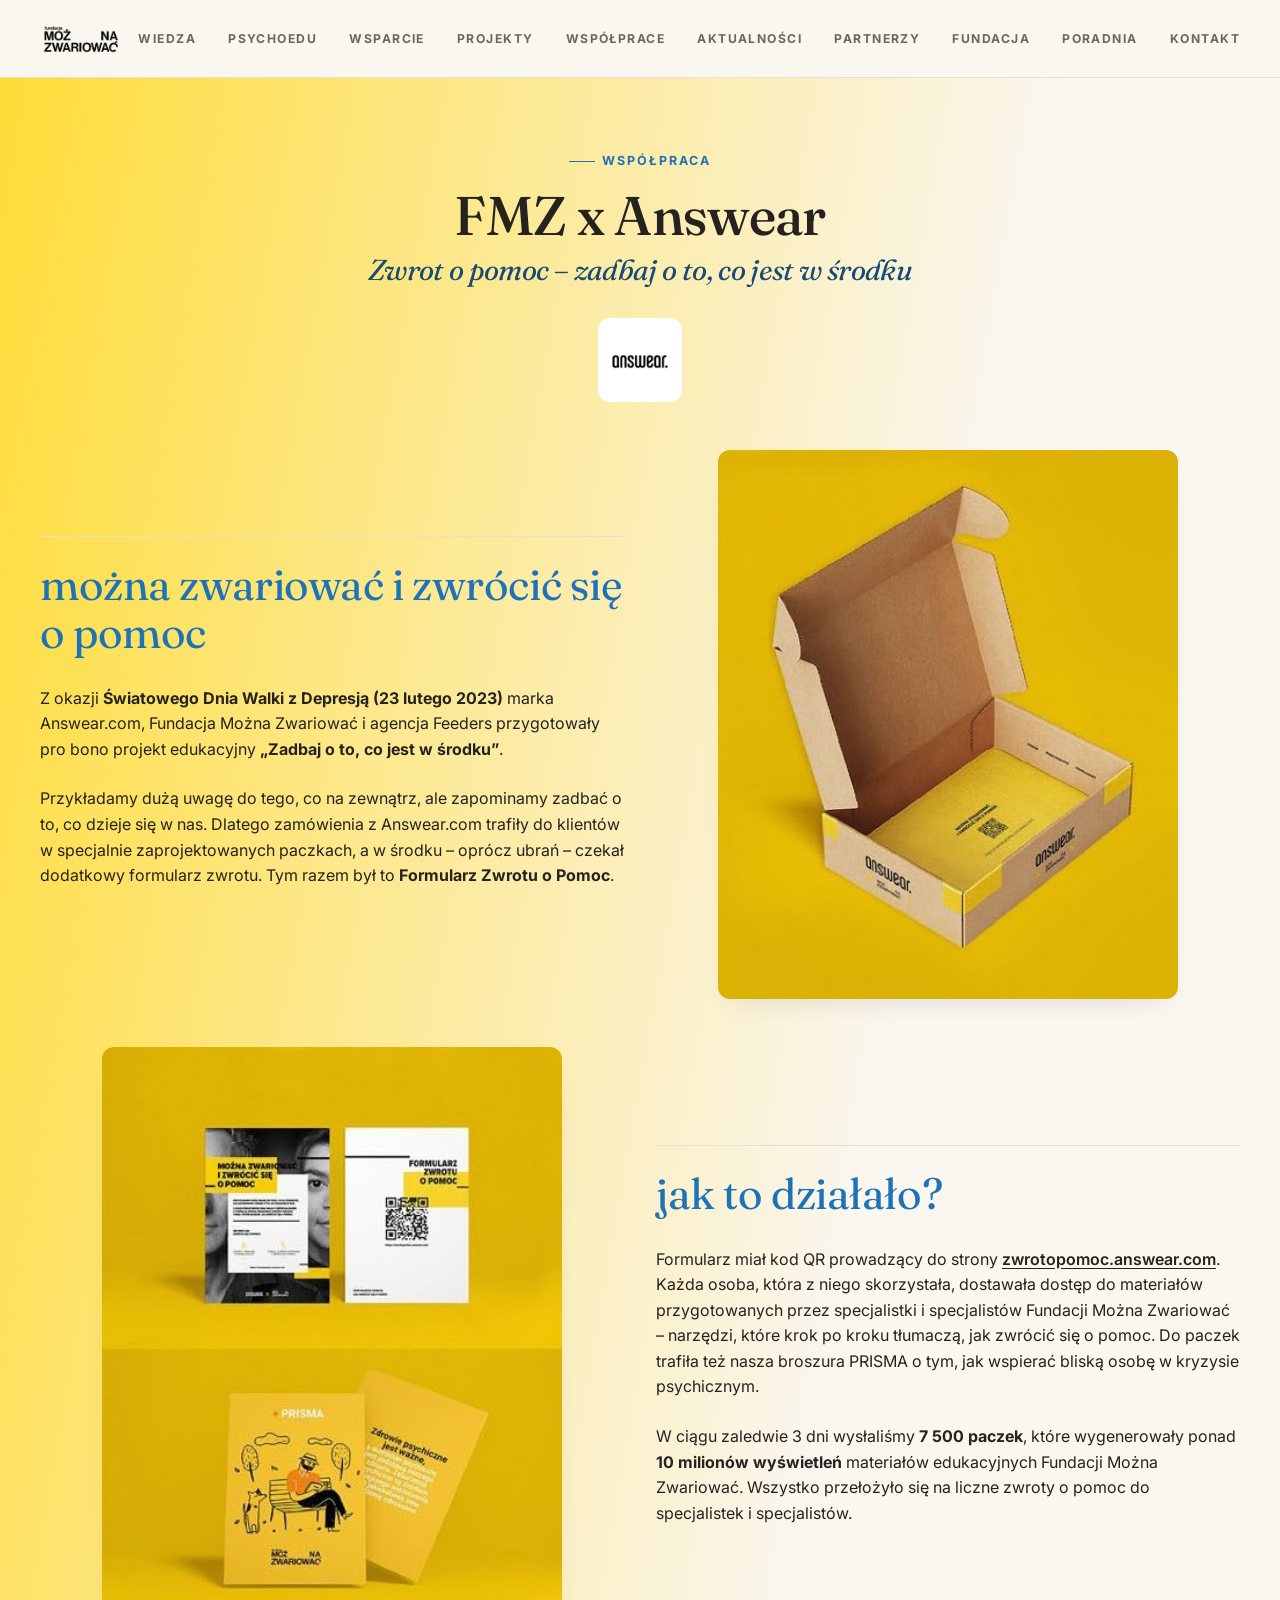
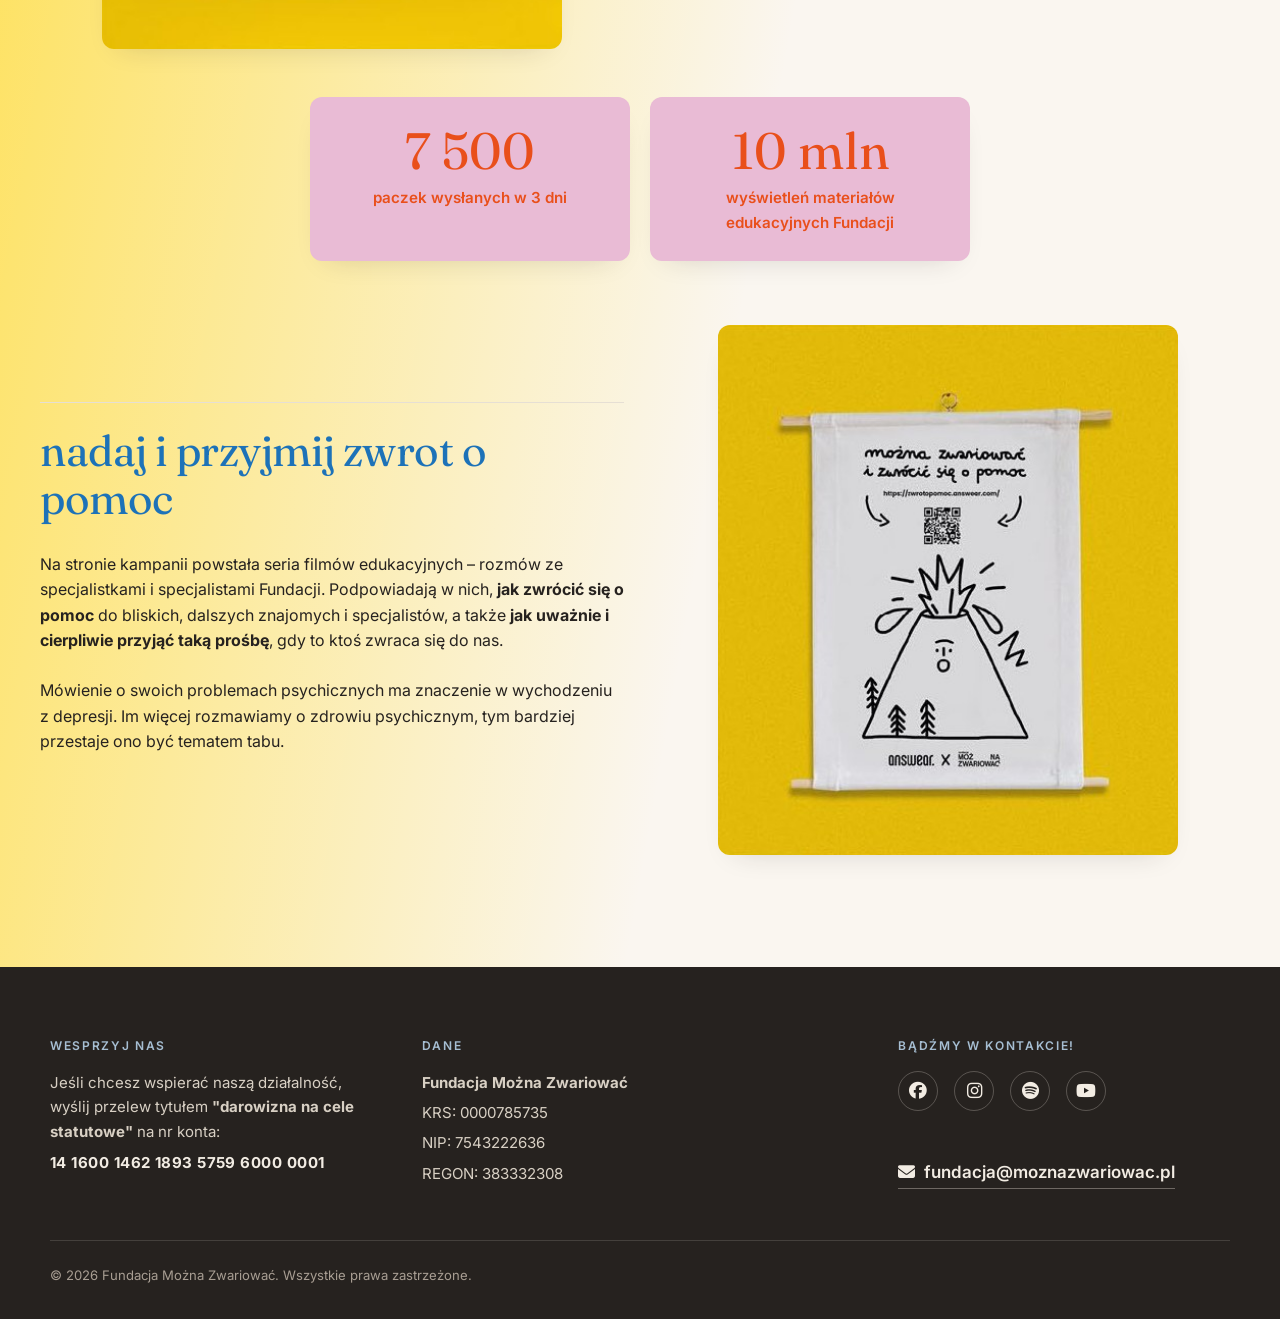
==== commit 2d59738f: "Collaboration pages: logos 30% smaller Co-Authored-By: Claude Opus 5.5 <noreply@anthropic.com> Claud" ====
--- a/answear.html
+++ b/answear.html
@@ -4,7 +4,7 @@
     <meta charset="UTF-8" />
     <meta name="viewport" content="width=device-width, initial-scale=1.0" />
     <title>FMZ x Answear - Fundacja Można Zwariować</title>
-    <link rel="stylesheet" href="style.css?v=33" />
+    <link rel="stylesheet" href="style.css?v=38" />
     <link rel="icon" type="image/png" href="images/favicon.png" />
     <link
       rel="stylesheet"
--- a/style.css
+++ b/style.css
@@ -1596,11 +1596,11 @@
 /* FMZ x Volvo Car Warszawa page (reuses the Magnum/OFFternoon layout) */
 .volvo-hero .offternoon-section-title,
 .volvo-hero .kampania-subclaim {
-  color: var(--red-500-solid);
+  color: var(--navy-500-solid);
 }
 
 .volvo-playlist {
-  max-width: 900px;
+  max-width: 1200px;
   margin: 3.5rem auto 2rem;
 }
 
@@ -1655,7 +1655,7 @@
 }
 
 .magnum-logos img {
-  height: 120px;
+  height: 84px;
   width: auto;
   border-radius: var(--radius-sm);
 }
